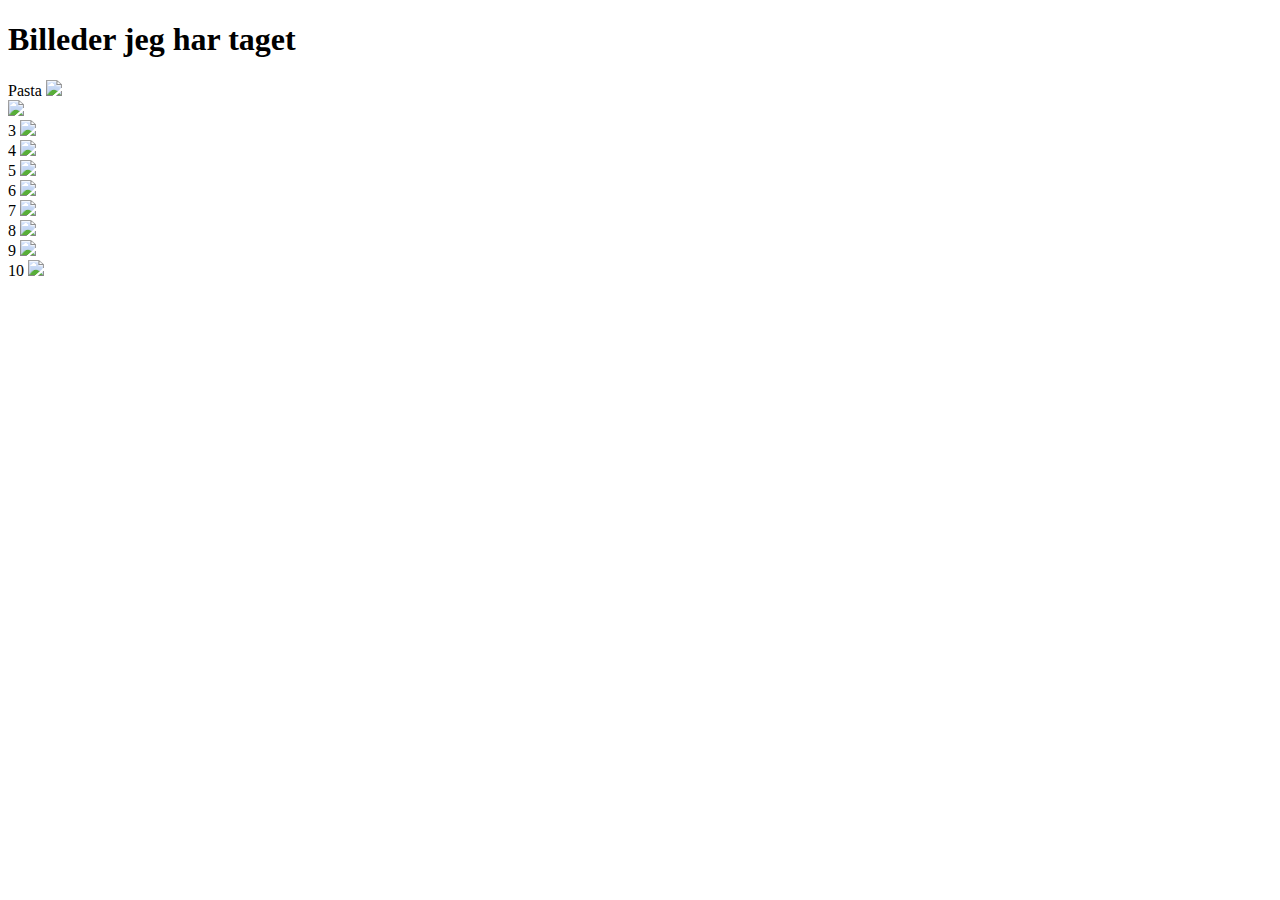
==== galleri.html @ 46f533a4 "about me er basically færdig. lavet fold-ud boks med JS. ændret fonts, så de passer med fold-ud boks" ====
<!DOCTYPE html>
<html lang="da">

<head>
    <meta charset="utf-8">
    <meta name="viewport" content="width=device-width, initial-scale=1.0">
    <title>Bilelder jeg har taget</title>
    <link rel="stylesheet" href="style_stillbilleder.css">
</head>

<body>
    <h1>Billeder jeg har taget</h1>
    <div class="masonry">
        <div class="item">
            Pasta
            <img src="assets/IMG_6331.jpg">
        </div>
        <div class="item">

            <img src="assets/1Y2A6559.jpg">
        </div>
        <div class="item">
            3
            <img src="assets/1Y2A6563.jpg">
        </div>
        <div class="item">
            4
            <img src="assets/IMG_6279.jpg">
        </div>
        <div class="item">
            5
            <img src="assets/IMG_6294.jpg">
        </div>
        <div class="item">
            6
            <img src="assets/IMG_6301.jpg">
        </div>
        <div class="item">
            7
            <img src="assets/IMG_6305.jpg">
        </div>
        <div class="item">
            8
            <img src="assets/IMG_6318.jpg">
        </div>
        <div class="item">
            9
            <img src="assets/IMG_6326.jpg">
        </div>
        <div class="item">
            10
            <img src="assets/IMG_6330.jpg">
        </div>
    </div>
    <script src=""></script>
</body>

</html>
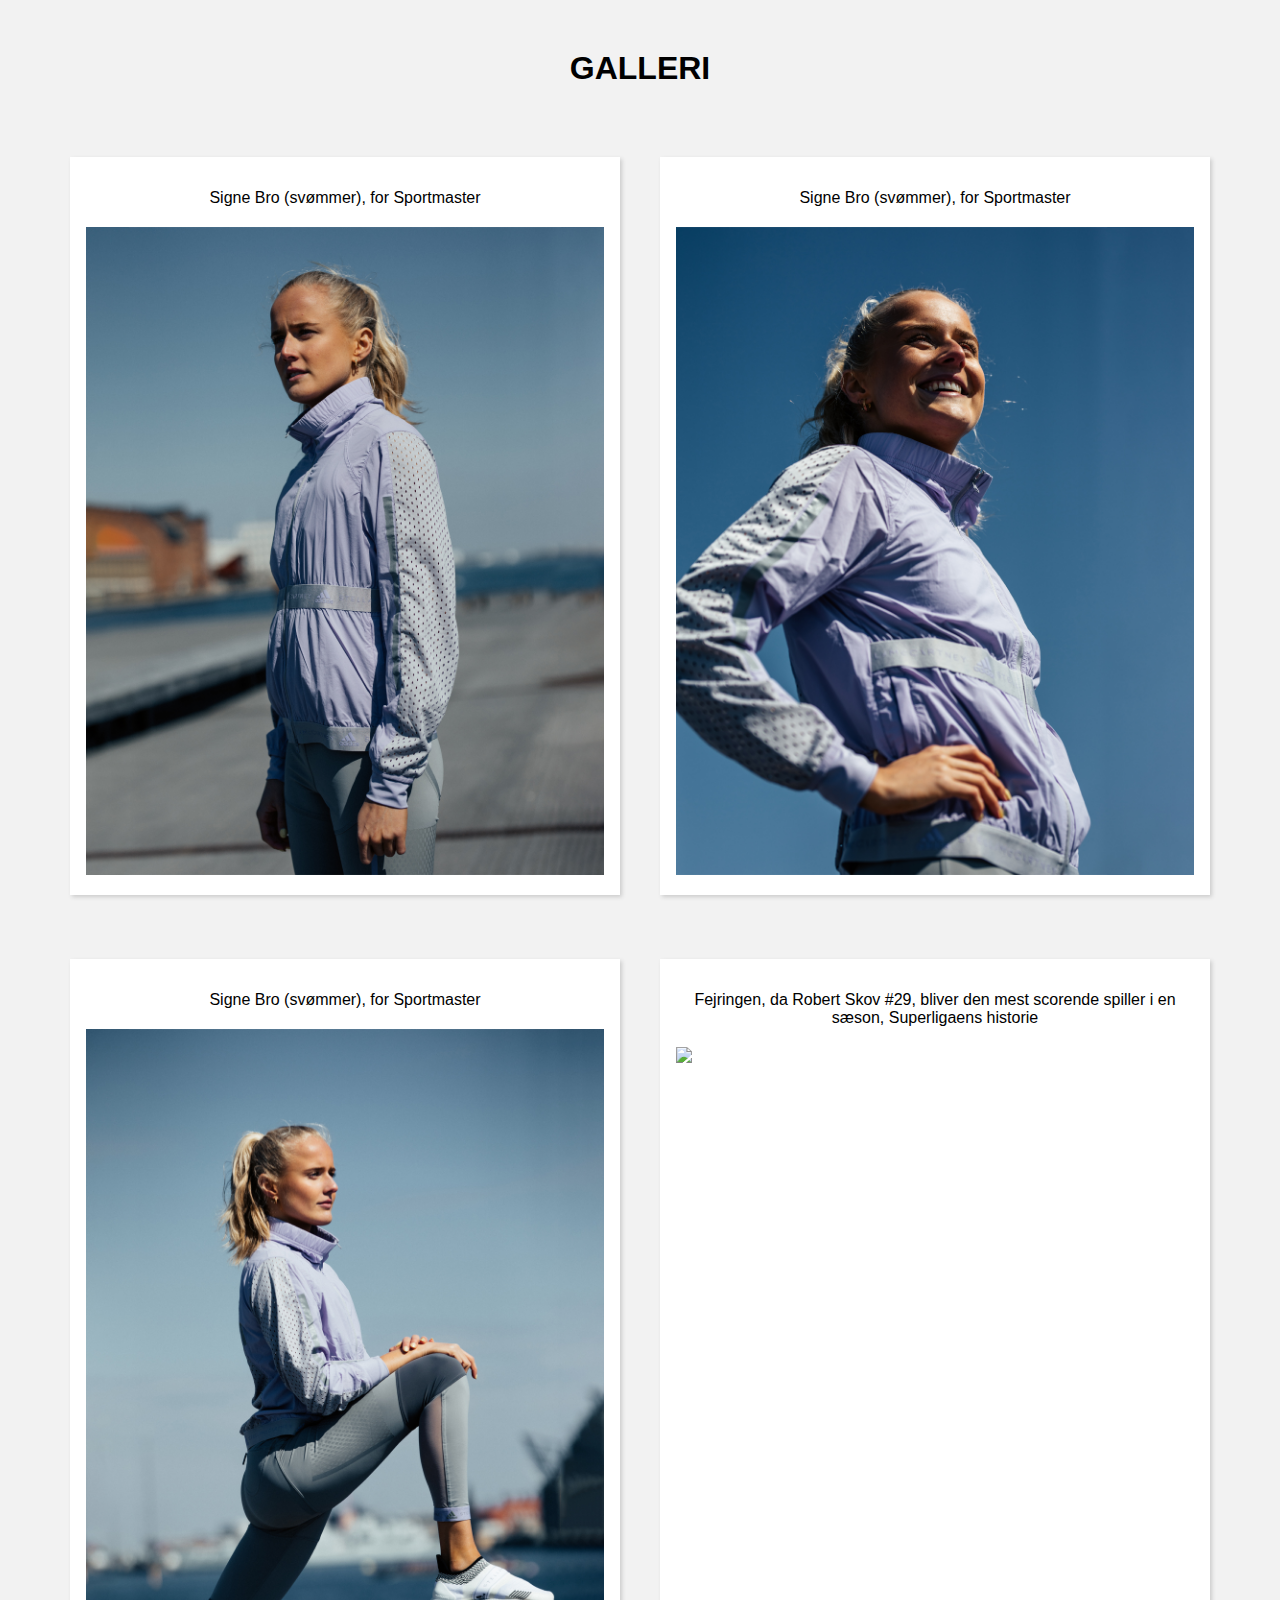
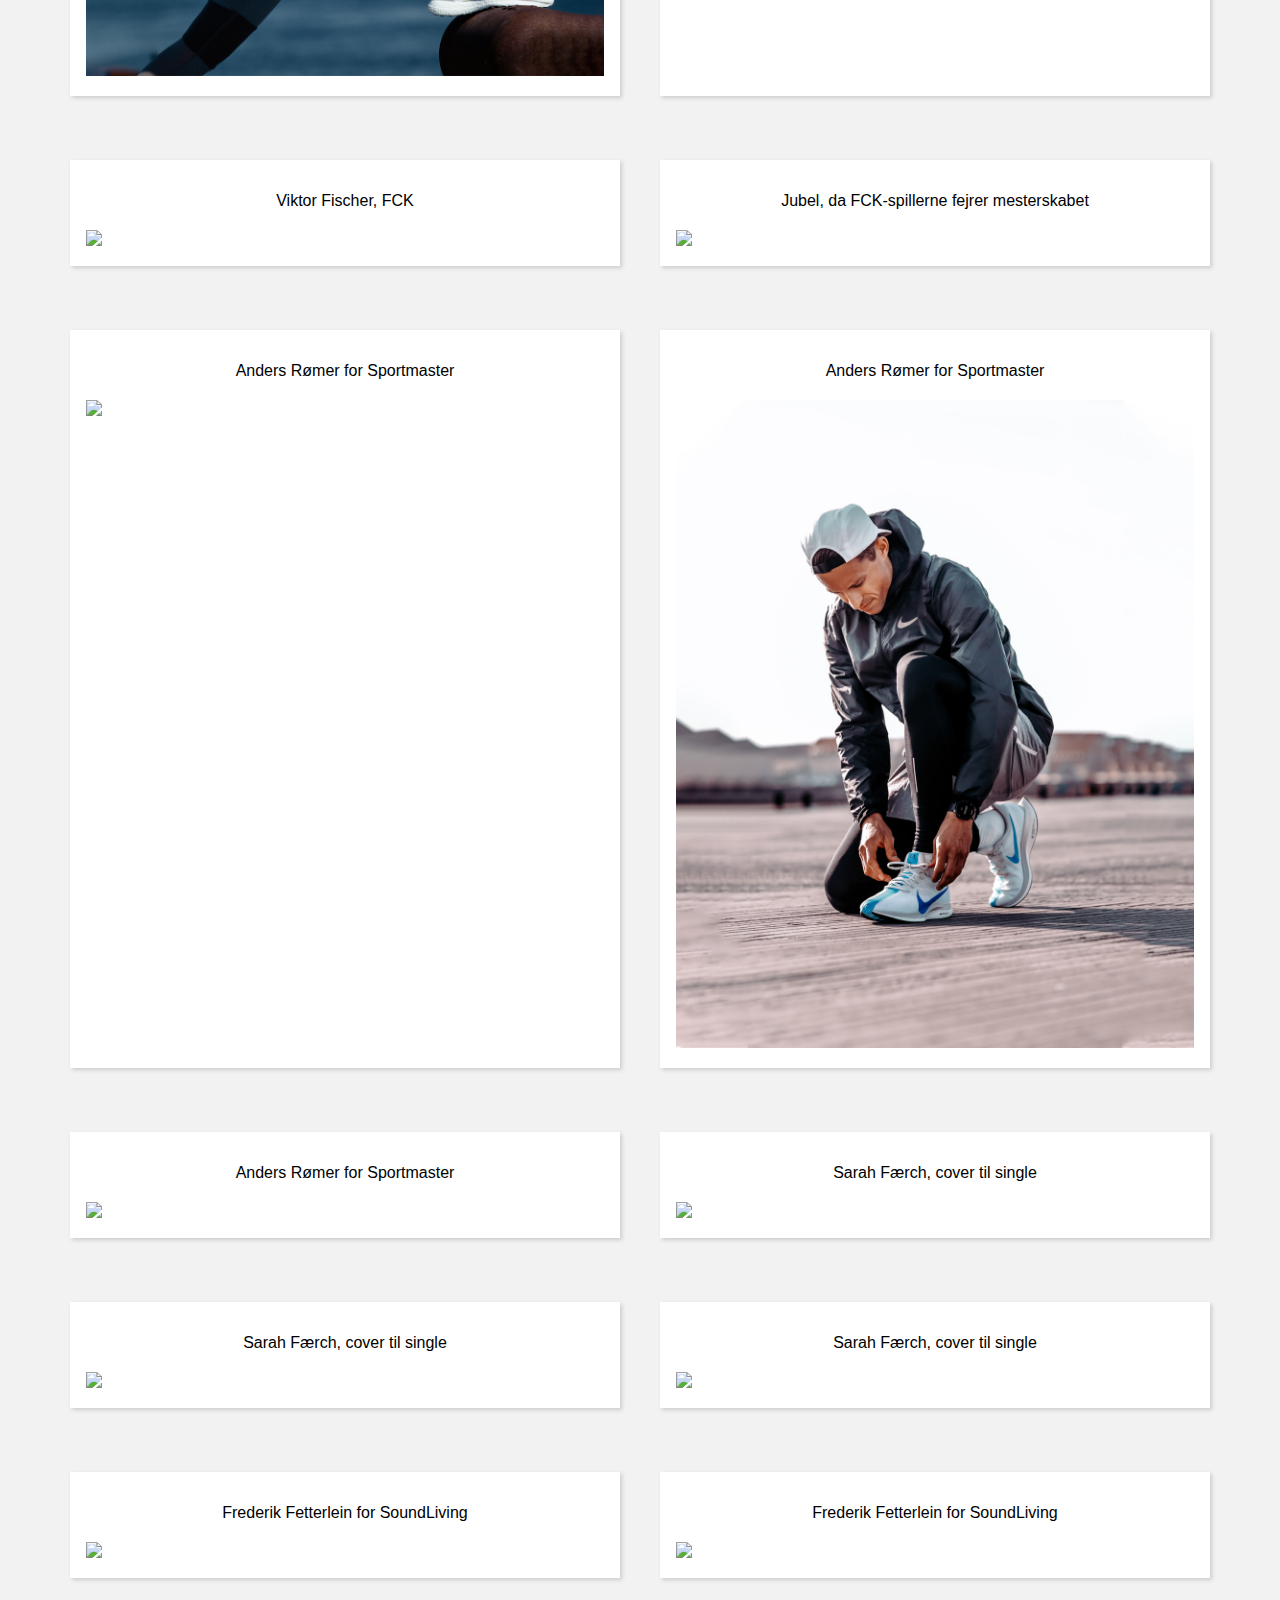
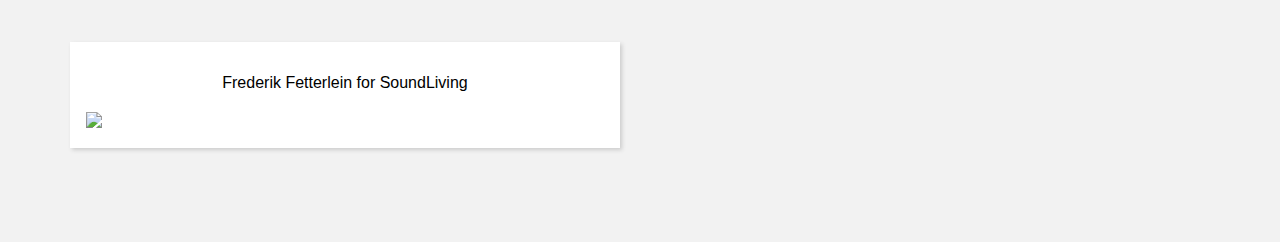
==== commit 526fea25: "galleri næsten færdig, lavet grid i portfolio," ====
--- a/galleri.html
+++ b/galleri.html
@@ -4,52 +4,72 @@
 <head>
     <meta charset="utf-8">
     <meta name="viewport" content="width=device-width, initial-scale=1.0">
-    <title>Bilelder jeg har taget</title>
-    <link rel="stylesheet" href="style_stillbilleder.css">
+    <title>Billeder jeg har taget</title>
+    <link rel="stylesheet" href="galleri_style.css">
 </head>
 
 <body>
-    <h1>Billeder jeg har taget</h1>
+    <h1>GALLERI</h1>
     <div class="masonry">
         <div class="item">
-            Pasta
-            <img src="assets/IMG_6331.jpg">
+            <p>Signe Bro (svømmer), for Sportmaster</p>
+            <img src="galleri_assets/signebro_merehav.jpg">
         </div>
         <div class="item">
-
-            <img src="assets/1Y2A6559.jpg">
+            <p>Signe Bro (svømmer), for Sportmaster</p>
+            <img src="galleri_assets/signebro_meresky.jpg">
         </div>
         <div class="item">
-            3
-            <img src="assets/1Y2A6563.jpg">
+            <p>Signe Bro (svømmer), for Sportmaster</p>
+            <img src="galleri_assets/signebro_meremere1.jpg">
         </div>
         <div class="item">
-            4
-            <img src="assets/IMG_6279.jpg">
+            <p>Fejringen, da Robert Skov #29, bliver den mest scorende spiller i en sæson, Superligaens historie</p>
+            <img src="galleri_assets/1Y2A8082.jpg">
         </div>
         <div class="item">
-            5
-            <img src="assets/IMG_6294.jpg">
+            <p>Viktor Fischer, FCK</p>
+            <img src="galleri_assets/1Y2A8427.jpg">
         </div>
         <div class="item">
-            6
-            <img src="assets/IMG_6301.jpg">
+            <p>Jubel, da FCK-spillerne fejrer mesterskabet</p>
+            <img src="galleri_assets/1Y2A8353.jpg">
         </div>
         <div class="item">
-            7
-            <img src="assets/IMG_6305.jpg">
+            <p>Anders Rømer for Sportmaster</p>
+            <img src="galleri_assets/1Y2A1461.jpg">
         </div>
         <div class="item">
-            8
-            <img src="assets/IMG_6318.jpg">
+            <p>Anders Rømer for Sportmaster</p>
+            <img src="galleri_assets/1Y2A1667-3.jpg">
         </div>
         <div class="item">
-            9
-            <img src="assets/IMG_6326.jpg">
+            <p>Anders Rømer for Sportmaster</p>
+            <img src="galleri_assets/1Y2A1486.jpg">
         </div>
         <div class="item">
-            10
-            <img src="assets/IMG_6330.jpg">
+            <p>Sarah Færch, cover til single</p>
+            <img src="galleri_assets/1Y2A2863.jpg">
+        </div>
+        <div class="item">
+            <p>Sarah Færch, cover til single</p>
+            <img src="galleri_assets/3O9A4258.jpg">
+        </div>
+        <div class="item">
+            <p>Sarah Færch, cover til single</p>
+            <img src="galleri_assets/1Y2A0889-Edit.jpg">
+        </div>
+        <div class="item">
+            <p>Frederik Fetterlein for SoundLiving</p>
+            <img src="galleri_assets/1Y2A4400.jpg">
+        </div>
+        <div class="item">
+            <p>Frederik Fetterlein for SoundLiving</p>
+            <img src="galleri_assets/1Y2A4313.jpg">
+        </div>
+        <div class="item">
+            <p>Frederik Fetterlein for SoundLiving</p>
+            <img src="galleri_assets/1Y2A4408.jpg">
         </div>
     </div>
     <script src=""></script>
--- a/galleri_style.css
+++ b/galleri_style.css
@@ -0,0 +1,79 @@
+body {
+    font-family: sans-serif;
+    margin: 0;
+    background: #f2f2f2;
+}
+
+h1 {
+    font-family: 'Archivo Black', sans-serif;
+    text-align: center;
+    margin-top: 50px;
+}
+
+p {
+    text-align: center;
+    margin-bottom: 20px;
+}
+
+h4 {
+    text-align: center;
+    line-height: 80px;
+    font-weight: normal;
+}
+
+.masonry {
+    /* Masonry container */
+    /*
+    column-count: 4;
+    column-gap: 1em;
+    margin: 1.5em;
+    padding: 0;
+    column-gap: 1.5em;
+    font-size: .85em;
+*/
+    margin: 50px;
+    padding: 20px;
+    display: grid;
+    grid-gap: 40px;
+    grid-template-columns: repeat(auto-fill, minmax(400px, 1fr));
+    grid-auto-rows: minmax(100px, auto);
+}
+
+.item {
+    display: inline-block;
+    background: #fff;
+    padding: 1em;
+    margin: 0 0 1.5em;
+    width: 100%;
+    transition: 1s ease all;
+    box-sizing: border-box;
+    box-shadow: 2px 2px 4px 0 #ccc;
+}
+
+.item img {
+    max-width: 100%;
+}
+
+@media only screen and (max-width: 320px) {
+    .masonry {
+        column-count: 1;
+    }
+}
+
+@media only screen and (min-width: 321px) and (max-width: 768px) {
+    .masonry {
+        column-count: 1;
+    }
+}
+
+@media only screen and (min-width: 769px) and (max-width: 1200px) {
+    .masonry {
+        column-count: 2;
+    }
+}
+
+@media only screen and (min-width: 1201px) {
+    .masonry {
+        column-count: 3;
+    }
+}
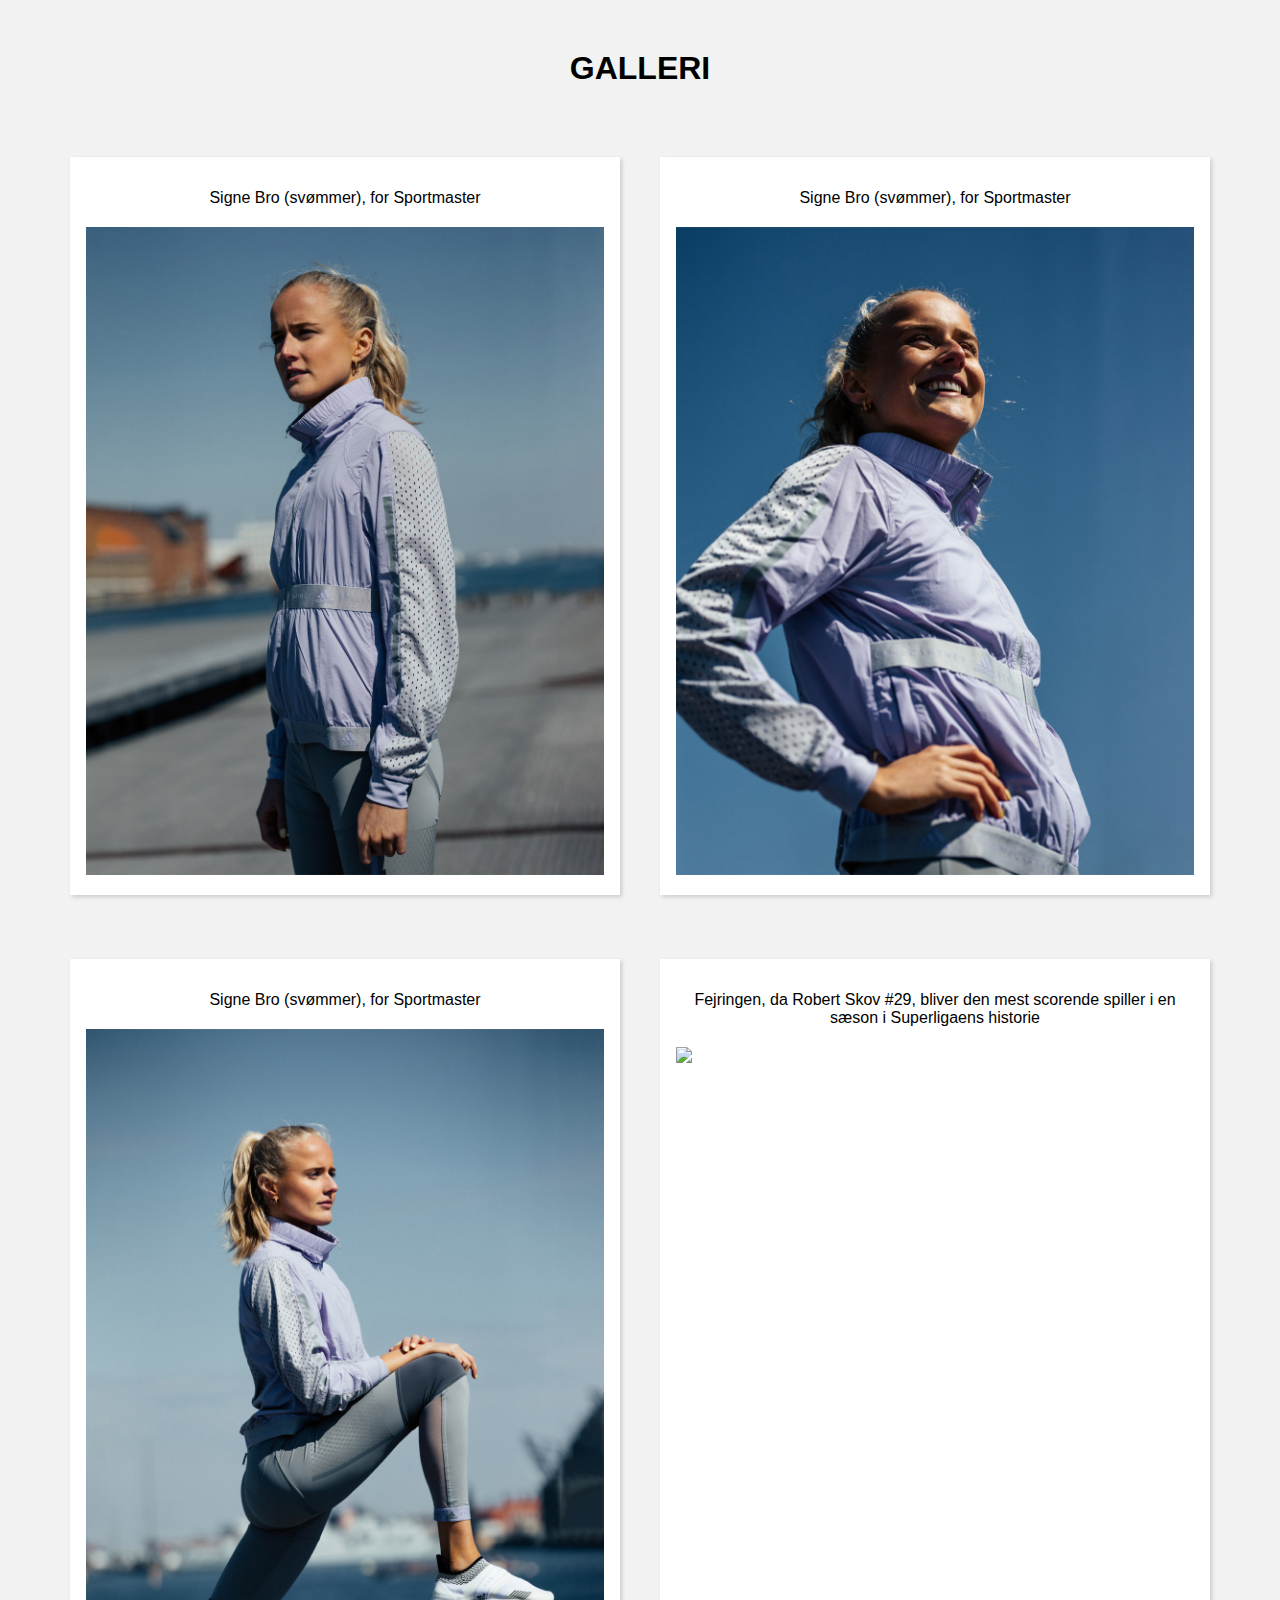
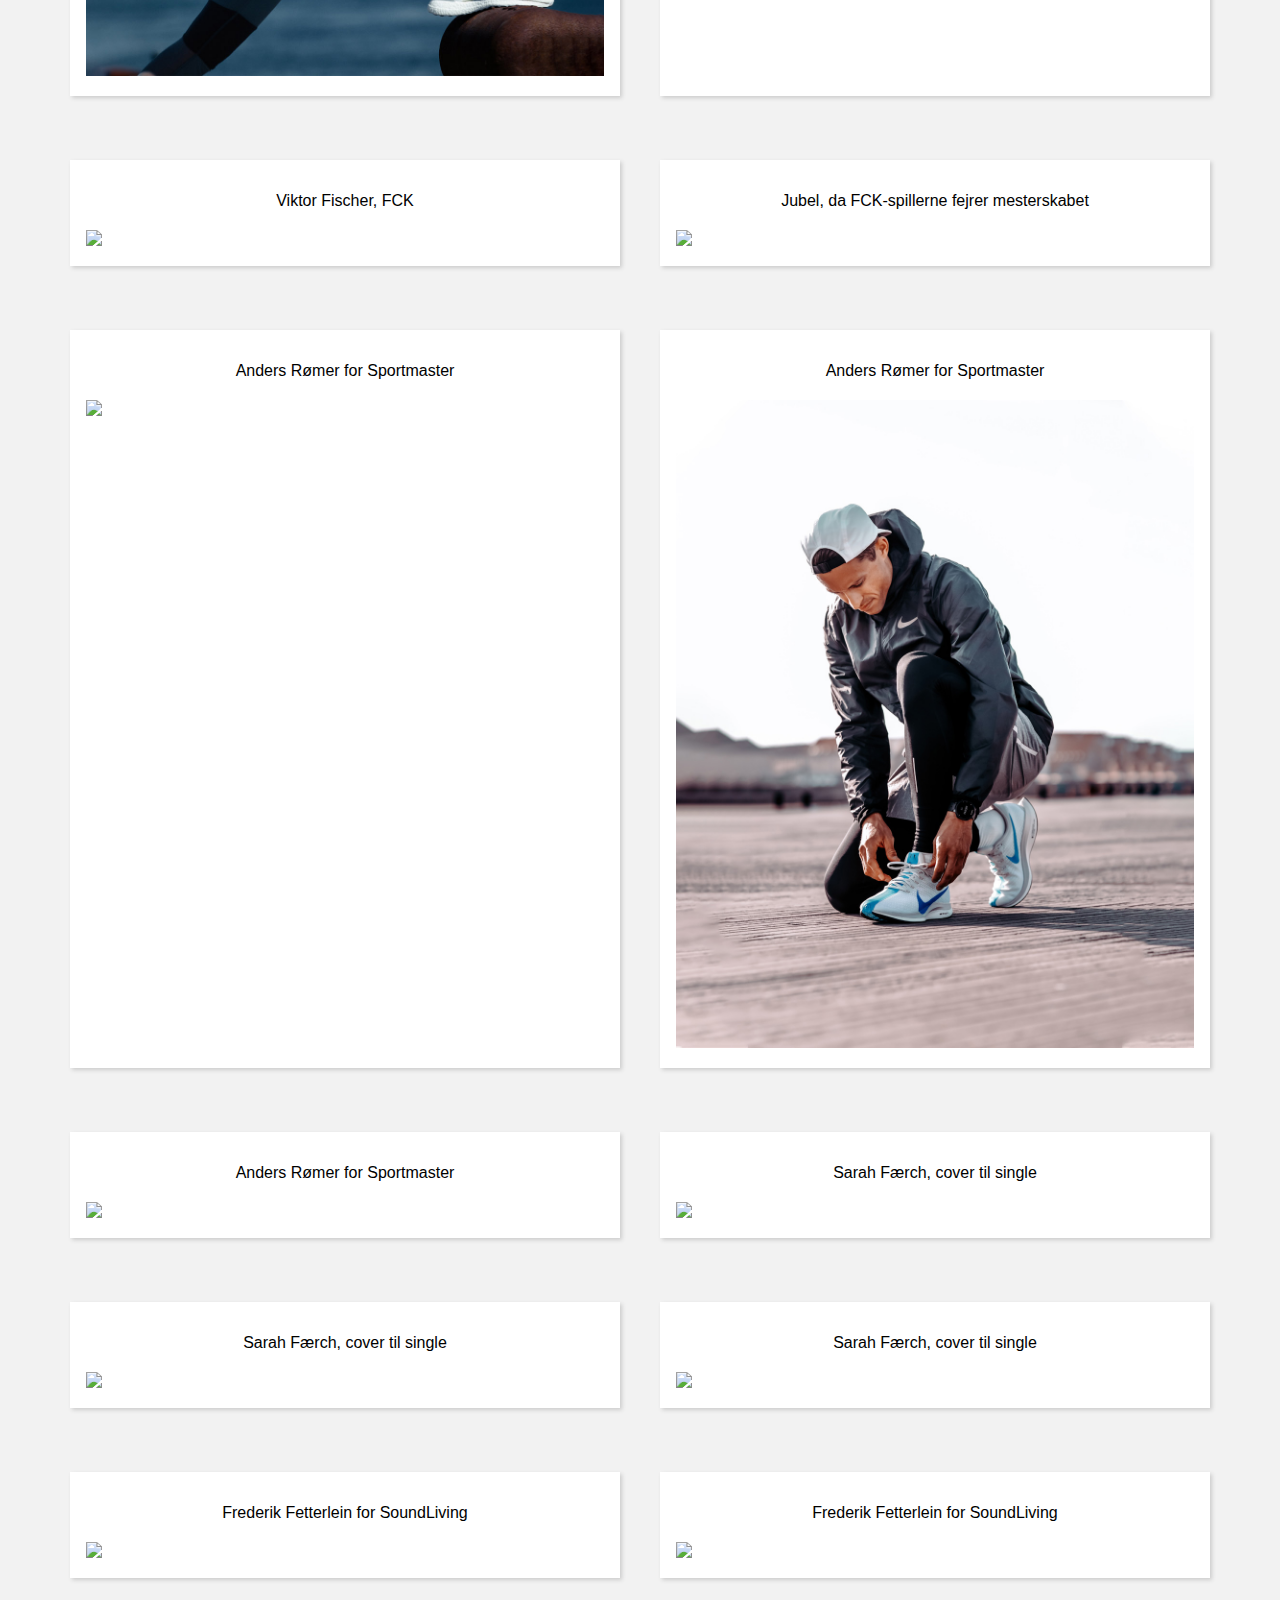
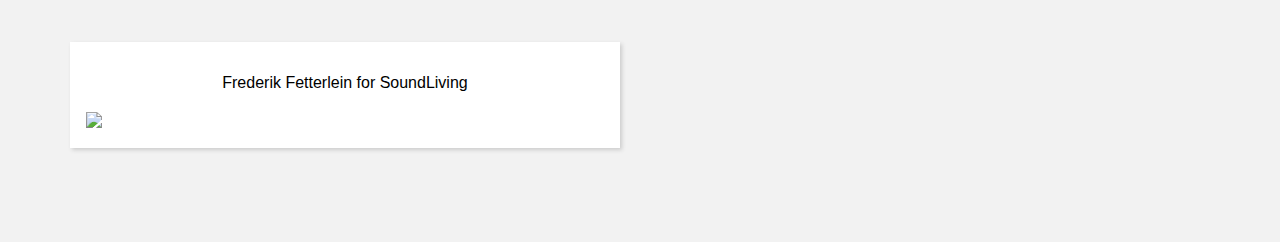
==== commit 0a91a2ae: "ændret billeder, justeret go to top knap i js, tilføjet temabeskrivelser" ====
--- a/galleri.html
+++ b/galleri.html
@@ -24,7 +24,7 @@
             <img src="galleri_assets/signebro_meremere1.jpg">
         </div>
         <div class="item">
-            <p>Fejringen, da Robert Skov #29, bliver den mest scorende spiller i en sæson, Superligaens historie</p>
+            <p>Fejringen, da Robert Skov #29, bliver den mest scorende spiller i en sæson i Superligaens historie</p>
             <img src="galleri_assets/1Y2A8082.jpg">
         </div>
         <div class="item">
@@ -73,6 +73,4 @@
         </div>
     </div>
     <script src=""></script>
-</body>
-
-</html>
+</body></html>
